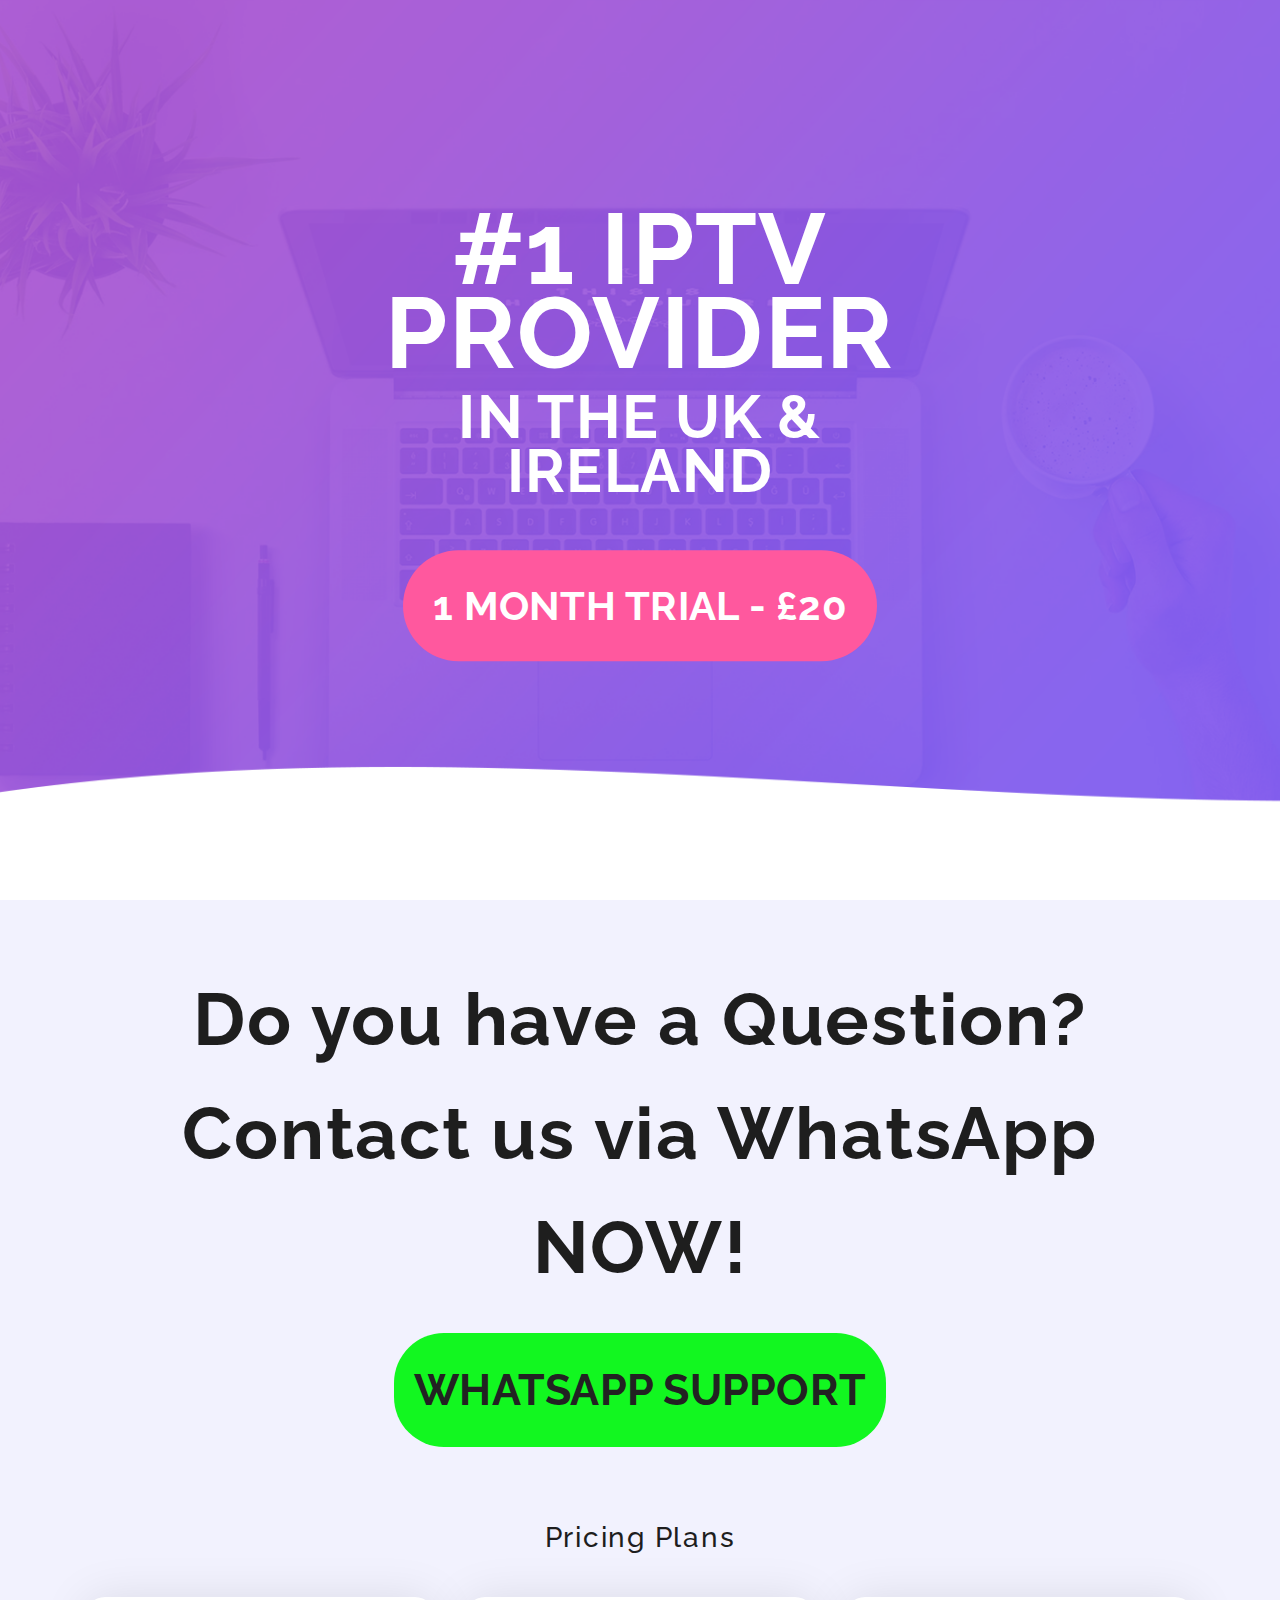
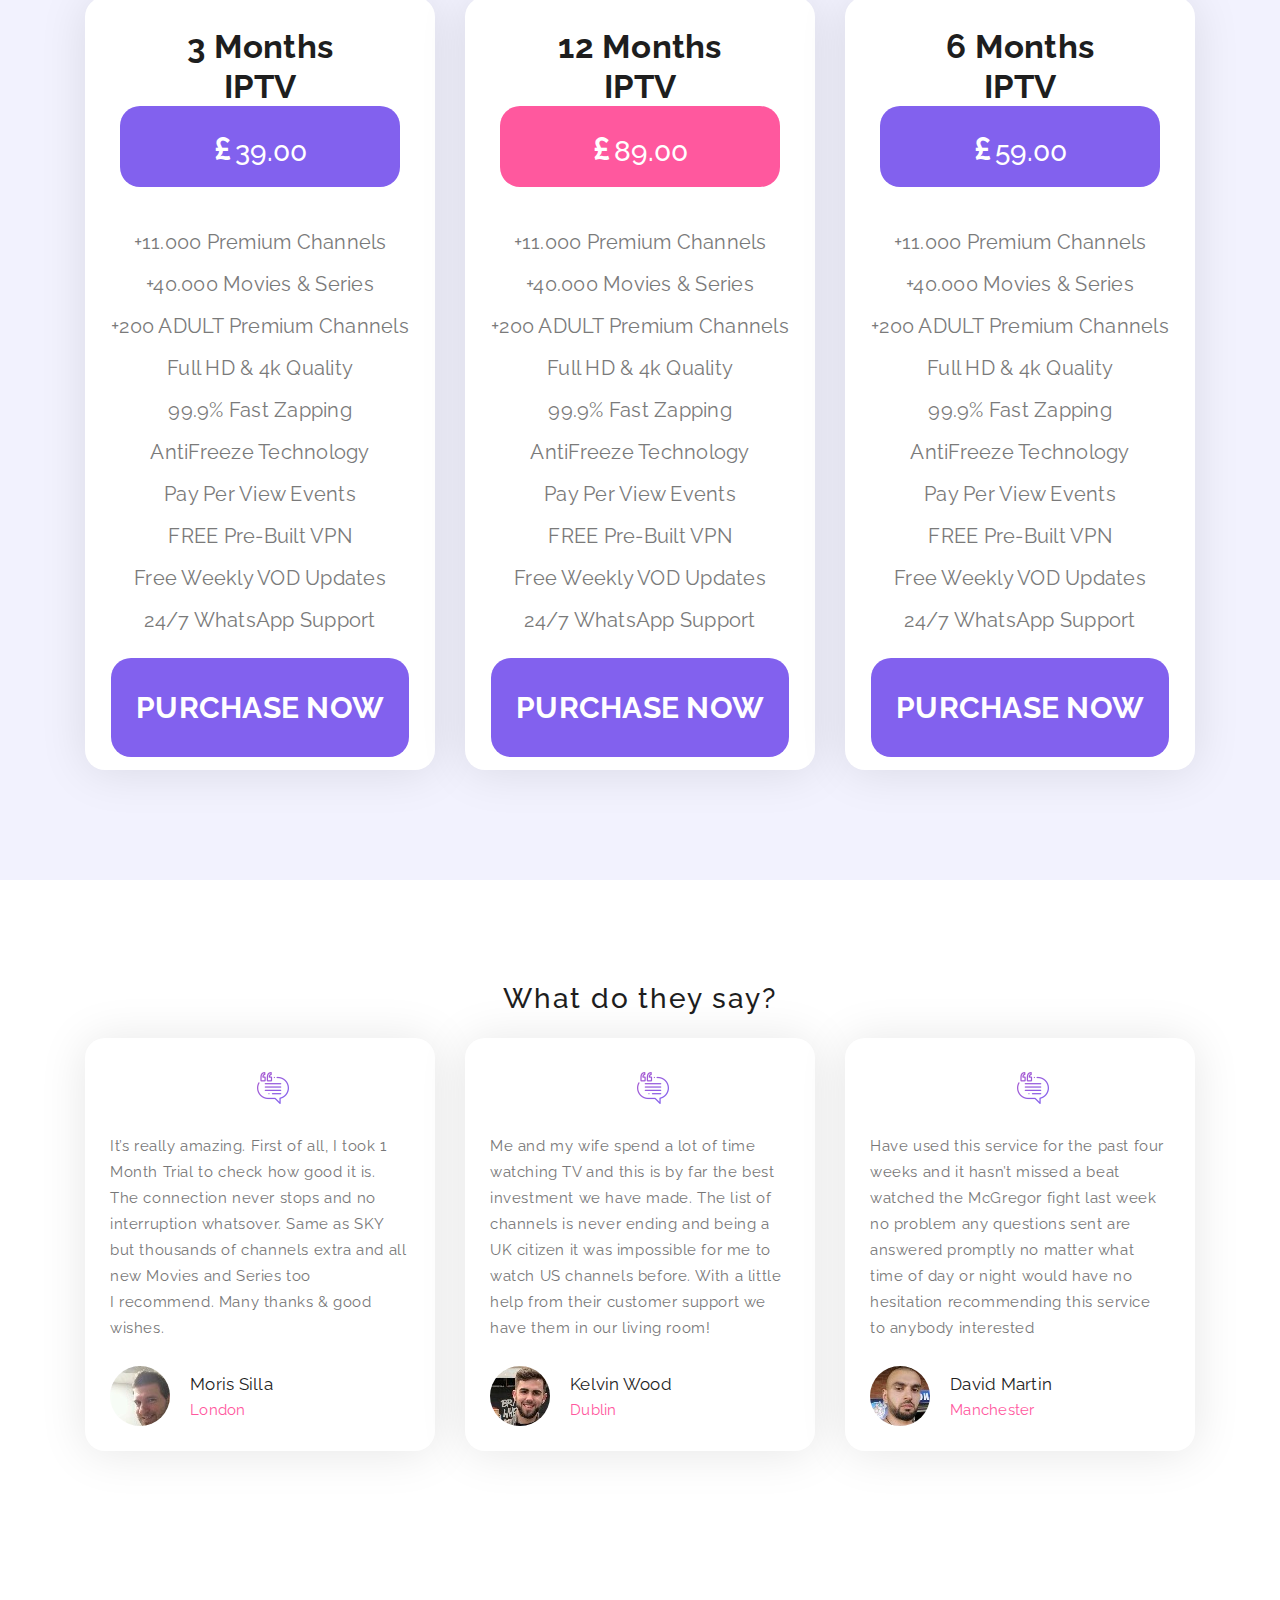
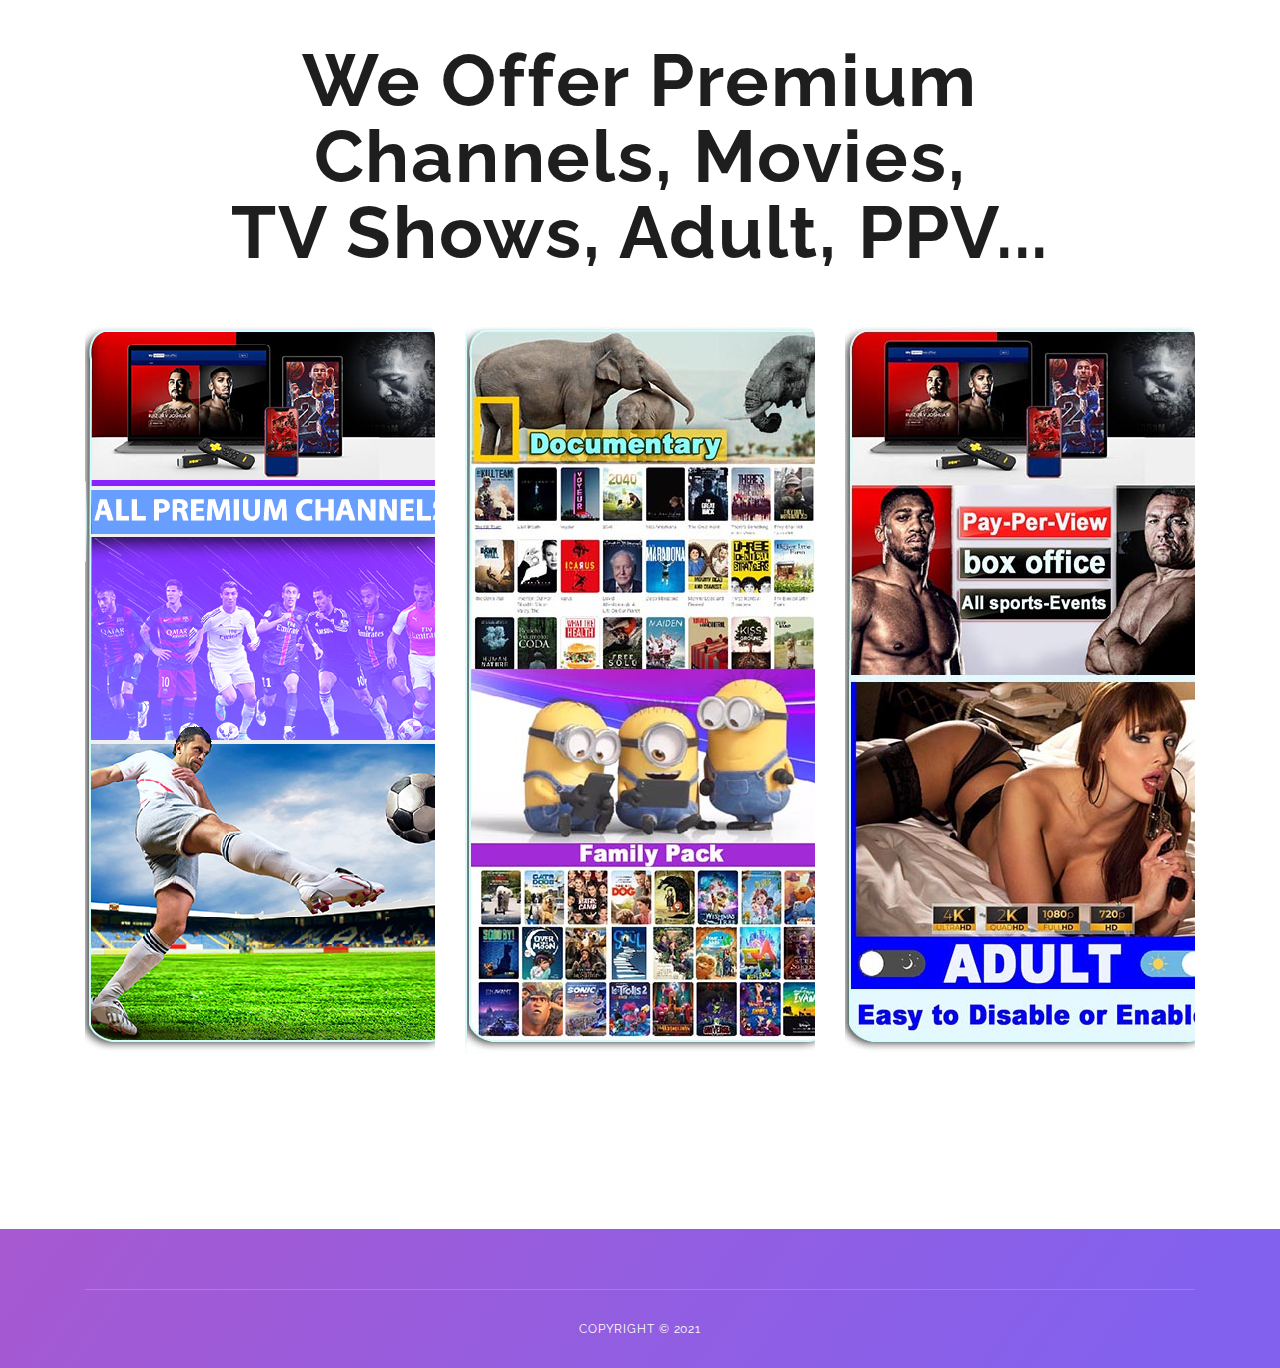
==== templatemo_535_softy_pinko/index.html @ f9539d02 "Add files via upload" ====
<!DOCTYPE html>
<html lang="en">

  <head>

    <meta charset="utf-8">
    <meta name="viewport" content="width=device-width, initial-scale=1, shrink-to-fit=no">
    <meta name="description" content="">
    <meta name="author" content="">
    <link href="https://fonts.googleapis.com/css?family=Raleway:100,300,400,500,700,900" rel="stylesheet">

    <title>Fast Premium IPTV Subscription - 2021</title>
<!--
SOFTY PINKO
https://templatemo.com/tm-535-softy-pinko
-->

    <!-- Additional CSS Files -->
    <link rel="stylesheet" type="text/css" href="assets/css/bootstrap.min.css">

    <link rel="stylesheet" type="text/css" href="assets/css/font-awesome.css">

    <link rel="stylesheet" href="assets/css/templatemo-softy-pinko.css">

    </head>
    
<body>

    
    <!-- ***** Preloader Start ***** -->
    <div id="preloader" style="visibility: hidden; display: none; opacity: 0;">
        <div class="jumper">
            <div></div>
            <div></div>
            <div></div>
        </div>
    </div>  
    <!-- ***** Preloader End ***** -->
    
    
    <!-- ***** Header Area Start ***** -->
    <header class="header-area header-sticky">
        <div class="container">
            <div class="row">
                <div class="col-12">
                    
                </div>
            </div>
        </div>
    </header>
    <!-- ***** Header Area End ***** -->

    <!-- ***** Welcome Area Start ***** -->
    <div class="welcome-area" id="welcome">

        <!-- ***** Header Text Start ***** -->
        <div class="header-text">
            <div class="container">
                <div class="row">
                  <div class="offset-xl-3 col-xl-6 offset-lg-2 col-lg-8 col-md-12 col-sm-12">
                        
<h1 style="font-size: 100px"><strong>#1 IPTV  </strong></h1>
<h1 style="font-size: 100px"><strong> PROVIDER </strong></h1><h1 style="font-size: 60px"><strong> IN THE UK &amp; IRELAND</strong></h1>
                        
                      <br><br>  <a href="#features" class="main-button-slider"><strong>1 MONTH TRIAL - £20</strong></a>
                    </div>
                </div>
            </div>
        </div>
        <!-- ***** Header Text End ***** -->
    </div>
    <!-- ***** Welcome Area End ***** -->

    <!-- ***** Features Small Start ***** -->
    
    <!-- ***** Features Small End ***** -->

    <!-- ***** Features Big Item Start ***** -->
    
    <!-- ***** Features Big Item End ***** -->

    <!-- ***** Features Big Item Start ***** -->
    
    <!-- ***** Features Big Item End ***** -->

    <!-- ***** Home Parallax Start ***** -->
    <section class="section colored" id="pricing-plans">
        <div class="container">
            <!-- ***** Section Title Start ***** -->
            <div class="row">
                <div class="col-lg-12">
                    <div class="center-heading">
                        <h2 class="section-title" style="font-size: 73px"><strong> Do you have a Question?</strong> <br><br><br>
                        <strong> Contact us via WhatsApp <br><br><br>NOW!</strong></h2><br><br><br>
                        <a href="#features" class="main-button-slider2021" style="font-size: 43px"><strong> WhatsApp Support</strong></a><br><br><br><br><br>
                    </div>
                    
                     <div class="center-heading">
                        <h2 class="section-title">Pricing Plans</h2>
                    </div>
                </div>
                <div class="offset-lg-3 col-lg-6">
                    
                </div>
            </div>
            <!-- ***** Section Title End ***** -->

            <div class="row">
                <!-- ***** Pricing Item Start ***** -->
                <div class="col-lg-4 col-md-6 col-sm-12" data-scroll-reveal="enter bottom move 50px over 0.6s after 0.2s" data-scroll-reveal-id="6" data-scroll-reveal-initialized="true" data-scroll-reveal-complete="true">
                    <div class="pricing-item">
                        <div class="pricing-header">
                            <h3 class="pricing-title" style="font-size: 33px"><strong>3 Months IPTV</strong></h3><br>
                        </div>
                        <div class="pricing-body">
                            <div class="price-wrapper">
                                <span class="currency"><strong>£</strong></span>
                                <span class="price"></strong>39.00</strong></span>
                                
                            </div>
                            <ul class="list">
                               <li class="active" style="font-size: 20px">+11.000 Premium Channels</li>
								<li class="active" style="font-size: 20px">+40.000 Movies &amp; Series</li>
								<li class="active" style="font-size: 20px">+200 ADULT Premium Channels</li>
								<li class="active" style="font-size: 20px">Full HD &amp; 4k Quality</li>
								<li class="active" style="font-size: 20px">99.9% Fast Zapping</li>
								<li class="active" style="font-size: 20px">AntiFreeze Technology</li>
								<li class="active" style="font-size: 20px">Pay Per View Events</li>
								<li class="active" style="font-size: 20px">FREE Pre-Built VPN</li>
								<li class="active" style="font-size: 20px">Free Weekly VOD Updates</li>
								<li class="active" style="font-size: 20px">24/7 WhatsApp Support</li>
                            </ul>
                        </div>
                        <div class="pricing-footer">
                            <a href="#" class="main-button"><strong>Purchase Now</strong></a>
                        </div>
                    </div>
                </div>
                <!-- ***** Pricing Item End ***** -->

                <!-- ***** Pricing Item Start ***** -->
                <div class="col-lg-4 col-md-6 col-sm-12" data-scroll-reveal="enter bottom move 50px over 0.6s after 0.4s" data-scroll-reveal-id="7" data-scroll-reveal-initialized="true" data-scroll-reveal-complete="true">
                    <div class="pricing-item active">
                        <div class="pricing-header">
                            <h3 class="pricing-title" style="font-size: 33px"><strong>12 Months IPTV</strong></h3><br>
                        </div>
                        <div class="pricing-body">
                            <div class="price-wrapper">
                                <span class="currency"><strong>£</strong></span>
                                <span class="price">89.00</span>
                            </div>
                          <ul class="list">
                               <li class="active" style="font-size: 20px">+11.000 Premium Channels</li>
								<li class="active" style="font-size: 20px">+40.000 Movies &amp; Series</li>
								<li class="active" style="font-size: 20px">+200 ADULT Premium Channels</li>
								<li class="active" style="font-size: 20px">Full HD &amp; 4k Quality</li>
								<li class="active" style="font-size: 20px">99.9% Fast Zapping</li>
								<li class="active" style="font-size: 20px">AntiFreeze Technology</li>
								<li class="active" style="font-size: 20px">Pay Per View Events</li>
								<li class="active" style="font-size: 20px">FREE Pre-Built VPN</li>
								<li class="active" style="font-size: 20px">Free Weekly VOD Updates</li>
								<li class="active" style="font-size: 20px">24/7 WhatsApp Support</li>
                            </ul>
                        </div>
                        <div class="pricing-footer">
                            <a href="#" class="main-button"><strong>Purchase Now</strong></a>
                        </div>
                    </div>
                </div>
                <!-- ***** Pricing Item End ***** -->

                <!-- ***** Pricing Item Start ***** -->
                <div class="col-lg-4 col-md-6 col-sm-12" data-scroll-reveal="enter bottom move 50px over 0.6s after 0.6s" data-scroll-reveal-id="8" data-scroll-reveal-initialized="true" data-scroll-reveal-complete="true">
                    <div class="pricing-item">
                        <div class="pricing-header">
                            <h3 class="pricing-title" style="font-size: 33px"><strong>6 Months IPTV </strong></h3><br>
                        </div>
                        <div class="pricing-body">
                            <div class="price-wrapper">
                                <span class="currency"><strong>£</strong></span>
                                <span class="price">59.00</span>
                            </div>
                                <ul class="list">
                               <li class="active" style="font-size: 20px">+11.000 Premium Channels</li>
								<li class="active" style="font-size: 20px">+40.000 Movies &amp; Series</li>
								<li class="active" style="font-size: 20px">+200 ADULT Premium Channels</li>
								<li class="active" style="font-size: 20px">Full HD &amp; 4k Quality</li>
								<li class="active" style="font-size: 20px">99.9% Fast Zapping</li>
								<li class="active" style="font-size: 20px">AntiFreeze Technology</li>
								<li class="active" style="font-size: 20px">Pay Per View Events</li>
								<li class="active" style="font-size: 20px">FREE Pre-Built VPN</li>
								<li class="active" style="font-size: 20px">Free Weekly VOD Updates</li>
								<li class="active" style="font-size: 20px">24/7 WhatsApp Support</li>
                            </ul>
                        </div>
                        <div class="pricing-footer">
                            <a href="#" class="main-button"><strong>Purchase Now</strong></a>
                        </div>
                    </div>
                </div>
                <!-- ***** Pricing Item End ***** -->
            </div>
        </div>
    </section>


    <!-- ***** Home Parallax End ***** -->

    <!-- ***** Testimonials Start ***** -->
    <section class="section" id="testimonials">
        <div class="container">
            <!-- ***** Section Title Start ***** -->
            <div class="row">
                <div class="col-lg-12">
                    <div class="center-heading">
                        <h2 class="section-title">What do they say?</h2>
                    </div>
                </div>
                <div class="offset-lg-3 col-lg-6">
                  
                </div>
            </div>
            <!-- ***** Section Title End ***** -->

            <div class="row">
                <!-- ***** Testimonials Item Start ***** -->
                <div class="col-lg-4 col-md-6 col-sm-12">
                    <div class="team-item">
                        <div class="team-content">
                            <i><img src="assets/images/testimonial-icon.png" alt=""></i>
                            <p> 
It’s really amazing. First of all, I took 1 Month Trial to check how good it is. <br>The connection never stops and no interruption whatsover. Same as SKY but thousands of channels extra and all new Movies and Series too <br>I recommend. Many thanks & good wishes.</p>
                            <div class="user-image">
                                <img src="assets/images/resized-image-Promo.jpeg" alt="">
                            </div>
                            <div class="team-info">
                                <h3 class="user-name">Moris Silla</h3>
                                <span>London</span>
                            </div>
                        </div>
                    </div>
                </div>
                <!-- ***** Testimonials Item End ***** -->
                
                <!-- ***** Testimonials Item Start ***** -->
                <div class="col-lg-4 col-md-6 col-sm-12">
                    <div class="team-item">
                        <div class="team-content">
                            <i><img src="assets/images/testimonial-icon.png" alt=""></i>
                            <p>
Me and my wife spend a lot of time watching TV and this is by far the best investment we have made. The list of channels is never ending and being a UK citizen it was impossible for me to watch US channels before. With a little help from their customer support we have them in our living room!</p>
                            <div class="user-image">
                                <img src="assets/images/resized-image-Promo copy.jpeg" alt="">
                            </div>
                            <div class="team-info">
                                <h3 class="user-name">Kelvin Wood</h3>
                                <span>Dublin</span>
                            </div>
                        </div>
                    </div>
                </div>
                <!-- ***** Testimonials Item End ***** -->
                
                <!-- ***** Testimonials Item Start ***** -->
                <div class="col-lg-4 col-md-6 col-sm-12">
                    <div class="team-item">
                        <div class="team-content">
                            <i><img src="assets/images/testimonial-icon.png" alt=""></i>
                            <p>Have used this service for the past four weeks and it hasn’t missed a beat watched the McGregor fight last week no problem any questions sent are answered promptly no matter what time of day or night would have no hesitation recommending this service to anybody interested </p>
                            <div class="user-image">
                                <img src="assets/images/resized-image-Promo copy 2.jpeg" alt="">
                            </div>
                            <div class="team-info">
                                <h3 class="user-name">David Martin</h3>
                                <span>Manchester</span>
                            </div>
                        </div>
                    </div>
                </div>
                <!-- ***** Testimonials Item End ***** -->
            </div>
        </div>
    </section>
    <!-- ***** Testimonials End ***** -->

    <!-- ***** Pricing Plans Start ***** -->
    
    <!-- ***** Pricing Plans End ***** -->

    <!-- ***** Counter Parallax Start ***** -->
    <section class="counter">
        
    </section>
    <!-- ***** Counter Parallax End ***** -->   

    <!-- ***** Blog Start ***** -->
    <section class="section" id="blog">
        <div class="container">
            <!-- ***** Section Title Start ***** -->
            <div class="row">
                <div class="col-lg-12">
                    <div class="center-heading">
                        <h2 class="section-title" style="font-size: 73px"><strong>We Offer Premium<br><br>
Channels, Movies,<br><br> TV Shows, Adult, PPV...</strong></h2><br><br>
                    </div>
                </div>
            
            </div>
            <!-- ***** Section Title End ***** -->

            
<div class="row">
                <div class="col-lg-4 col-md-6 col-sm-12">
                    <div class="blog-post-thumb">
                        <div class="img">
                            <img src="assets/images/phone-01.png" alt="">
                        </div>
                      
                    </div>
                </div>
                <div class="col-lg-4 col-md-6 col-sm-12">
                    <div class="blog-post-thumb">
                        <div class="img">
                            <img src="assets/images/phone-02.png" alt="">
                        </div>
                   
                    </div>
                </div>
                <div class="col-lg-4 col-md-6 col-sm-12">
                    <div class="blog-post-thumb">
                        <div class="img">
                            <img src="assets/images/phone-03.png" alt="">
                        </div>
                        
                    </div>
                </div>
            </div>
           
        </div>
    </section>
    <!-- ***** Blog End ***** -->

    <!-- ***** Contact Us Start ***** -->
    
    <!-- ***** Contact Us End ***** -->
    
    <!-- ***** Footer Start ***** -->
    <footer>
        <div class="container">
            
            <div class="row">
                <div class="col-lg-12">
                    <p class="copyright">Copyright © 2021</p>
                </div>
            </div>
        </div>
    </footer>
    
    <!-- jQuery -->
    <script src="assets/js/jquery-2.1.0.min.js"></script>

    <!-- Bootstrap -->
    <script src="assets/js/popper.js"></script>
    <script src="assets/js/bootstrap.min.js"></script>

    <!-- Plugins -->
    <script src="assets/js/scrollreveal.min.js"></script>
    <script src="assets/js/waypoints.min.js"></script>
    <script src="assets/js/jquery.counterup.min.js"></script>
    <script src="assets/js/imgfix.min.js"></script> 
    
    <!-- Global Init -->
    <script src="assets/js/custom.js"></script>

  
</body>




</html>
---- templatemo_535_softy_pinko/assets/css/templatemo-softy-pinko.css ----
/*

Softy Pinko

https://templatemo.com/tm-535-softy-pinko

*/
/* ---------------------------------------------
Table of contents
------------------------------------------------
01. font & reset css
02. reset
03. global styles
04. header
05. welcome
06. features
07. team
08. pricing
09. blog
10. contact
11. footer
12. preloader

--------------------------------------------- */
/* 
---------------------------------------------
font & reset css
--------------------------------------------- 
*/
@import url("https://fonts.googleapis.com/css?family=Raleway:100,300,400,500,700,900");
/* 
---------------------------------------------
reset
--------------------------------------------- 
*/
html, body, div, span, applet, object, iframe, h1, h2, h3, h4, h5, h6, p, blockquote, div
pre, a, abbr, acronym, address, big, cite, code, del, dfn, em, font, img, ins, kbd, q,
s, samp, small, strike, strong, sub, sup, tt, var, b, u, i, center, dl, dt, dd, ol, ul, li,
figure, header, nav, section, article, aside, footer, figcaption {
  margin: 0;
  padding: 0;
  border: 0;
  outline: 0;
}

.clearfix:after {
  content: ".";
  display: block;
  clear: both;
  visibility: hidden;
  line-height: 0;
  height: 0;
}

.clearfix {
  display: inline-block;
}

html[xmlns] .clearfix {
  display: block;
}

* html .clearfix {
  height: 1%;
}

ul, li {
  padding: 0;
  margin: 0;
  list-style: none;
}

header, nav, section, article, aside, footer, hgroup {
  display: block;
}

* {
  box-sizing: border-box;
}

html, body {
  font-family: "Raleway", sans-serif;
  font-weight: 400;
  background-color: #fff;
  font-size: 16px;
  -ms-text-size-adjust: 100%;
  -webkit-font-smoothing: antialiased;
  -moz-osx-font-smoothing: grayscale;
}

a {
  text-decoration: none !important;
}

h1, h2, h3, h4, h5, h6 {
  margin-top: 0px;
  margin-bottom: 0px;
}

ul {
  margin-bottom: 0px;
}

/* 
---------------------------------------------
global styles
--------------------------------------------- 
*/
html,
body {
  background: #fff;
  font-family: "Raleway", sans-serif;
}

::selection {
  background: #ff589e;
  color: #fff;
}

::-moz-selection {
  background: #ff589e;
  color: #fff;
}

.section {
  position: relative;
  padding-top: 100px;
  padding-bottom: 80px;
}

.section.colored {
  background: #f2f2fe;
}

.hr {
  bottom: 0px;
  width: 100%;
  height: 1px;
  margin-top: 100px;
  border-bottom: 1px solid #eee;
}

.left-heading.light .section-title {
  color: #ffffff;
}

.left-heading .section-title {
  font-weight: 500;
  font-size: 24px;
  line-height: 42px;
  color: #1e1e1e;
  letter-spacing: 0.25px;
  margin-bottom: 30px;
  position: relative;
}

.center-heading {
  text-align: center;
}

.center-heading .section-title {
  font-weight: 500;
  font-size: 28px;
  color: #1e1e1e;
  letter-spacing: 1.75px;
  line-height: 38px;
  margin-bottom: 20px;
}

.center-heading.colored .section-title {
  color: #ffffff;
}

.center-text {
  text-align: center;
  font-weight: 400;
  font-size: 16px;
  color: #777;
  line-height: 28px;
  letter-spacing: 1px;
  margin-bottom: 50px;
}

.center-text.colored {
  color: #fff;
}

.center-text p {
  font-size: 15px;
  color: #777;
  margin-bottom: 30px;
}

.left-text {
  font-weight: 400;
  font-size: 16px;
  color: #777;
  line-height: 28px;
  letter-spacing: 1px;
}

.left-text.light {
  color: #fff;
}

.left-text p {
  margin-bottom: 30px;
}

.left-text p.dark {
  color: #3B566E;
}

.padding-bottom-top-60 {
  padding-top: 60px !important;
  padding-bottom: 60px !important;
}

.padding-bottom-80 {
  padding-bottom: 80px !important;
}

.padding-bottom-100 {
  padding-bottom: 100px !important;
}

.border-bottom {
  border-bottom: 1px solid #eee !important;
}

.mbottom-30 {
  margin-bottom: 30px !important;
}

.align-self-center {
  -ms-flex-item-align: center !important;
  align-self: center !important;
}

.align-self-bottom {
  -ms-flex-item-align: flex-end !important;
  align-self: flex-end !important;
}

.padding-bottom-0 {
  padding-bottom: 0px !important;
}

.padding-top-0 {
  padding-top: 0px !important;
}

.padding-top-80 {
  padding-top: 80px !important;
}

.padding-top-70 {
  padding-top: 70px !important;
}

.padding-top-20 {
  padding-top: 20px !important;
}

.margin-bottom-0 {
  margin-bottom: 0px !important;
}

.margin-bottom-30 {
  margin-bottom: 30px !important;
}

.margin-top-30 {
  margin-top: 30px !important;
}

.margin-top-15 {
  margin-top: 15px !important;
}

.margin-bottom-45 {
  margin-bottom: 45px !important;
}

.margin-bottom-20 {
  margin-bottom: 20px !important;
}

.margin-bottom-60 {
  margin-bottom: 60px !important;
}

.margin-bottom-100 {
  margin-bottom: 100px !important;
}

@media (max-width: 991px) {
  html, body {
    overflow-x: hidden;
  }
  .mobile-top-fix {
    margin-top: 30px;
    margin-bottom: 0px;
  }
  .mobile-bottom-fix {
    margin-bottom: 30px;
  }
  .mobile-bottom-fix-big {
    margin-bottom: 60px;
  }
}

a.main-button-slider {
    font-size: 40px;
    border-radius: 90px;
  padding: 32px 30px;
    background-color: #ff589e;
    text-transform: uppercase;
    color: #fff;
    letter-spacing: 0.25px;
    -webkit-transition: all 0.3s ease 0s;
    -moz-transition: all 0.3s ease 0s;
    -o-transition: all 0.3s ease 0s;
    transition: all 0.3s ease 0s;
}

a.main-button-slider2021 {
  font-size: 30px;
  border-radius: 50px;
  padding: 32px 20px;
  background-color: #12F720;
  text-transform: uppercase;
  color: #222;
  letter-spacing: 0.25px;
  -webkit-transition: all 0.3s ease 0s;
  -moz-transition: all 0.3s ease 0s;
  -o-transition: all 0.3s ease 0s;
  transition: all 0.3s ease 0s;
}



a.main-button-slider:hover {
  background-color: #8261ee;
}


a.main-button {
    font-size: 30px;
    border-radius: 20px;
    padding: 32px 25px;
    background-color: #8261ee;
    text-transform: uppercase;
    color: #fff;
    letter-spacing: 0.25px;
    -webkit-transition: all 0.3s ease 0s;
    -moz-transition: all 0.3s ease 0s;
    -o-transition: all 0.3s ease 0s;
    transition: all 0.3s ease 0s;
}

a.main-button:hover {
  background-color: #ff589e;
}

button.main-button {
  outline: none;
  border: none;
  cursor: pointer;
  font-size: 13px;
  border-radius: 20px;
  padding: 12px 20px;
  background-color: #8261ee;
  text-transform: uppercase;
  color: #fff;
  letter-spacing: 0.25px;
  -webkit-transition: all 0.3s ease 0s;
  -moz-transition: all 0.3s ease 0s;
  -o-transition: all 0.3s ease 0s;
  transition: all 0.3s ease 0s;
}

button.main-button:hover {
  background-color: #ff589e;
}


/* 
---------------------------------------------
header
--------------------------------------------- 
*/
.header-area {
  position: fixed;
  top: 30px;
  left: 0px;
  right: 0px;
  z-index: 100;
  height: 100px;
  -webkit-transition: all 0.3s ease 0s;
  -moz-transition: all 0.3s ease 0s;
  -o-transition: all 0.3s ease 0s;
  transition: all 0.3s ease 0s;
}

.header-area .main-nav {
  box-shadow: 0px 0px 15px rgba(0,0,0,0.1);
  border-radius: 40px;
  min-height: 80px;
  background: #fff;
}

.header-area .main-nav .logo {
  float: left;
  margin-top: 37px;
  -webkit-transition: all 0.3s ease 0s;
  -moz-transition: all 0.3s ease 0s;
  -o-transition: all 0.3s ease 0s;
  transition: all 0.3s ease 0s;
  margin-left: 30px;
}

.header-area .main-nav .logo img {
  -webkit-transition: all 0.3s ease 0s;
  -moz-transition: all 0.3s ease 0s;
  -o-transition: all 0.3s ease 0s;
  transition: all 0.3s ease 0s;
}

.header-area .main-nav .nav {
  float: right;
  margin-top: 27px;
  margin-left: 0px;
  margin-right: 30px;
  -webkit-transition: all 0.3s ease 0s;
  -moz-transition: all 0.3s ease 0s;
  -o-transition: all 0.3s ease 0s;
  transition: all 0.3s ease 0s;
  position: relative;
  z-index: 999;
}

.header-area .main-nav .nav li {
  padding-left: 20px;
  padding-right: 20px;
}

.header-area .main-nav .nav li:last-child {
  padding-right: 0px;
}

.header-area .main-nav .nav li a {
  display: block;
  font-weight: 500;
  font-size: 13px;
  color: #fff;
  -webkit-transition: all 0.3s ease 0s;
  -moz-transition: all 0.3s ease 0s;
  -o-transition: all 0.3s ease 0s;
  transition: all 0.3s ease 0s;
  height: 40px;
  line-height: 40px;
  border: transparent;
  letter-spacing: 1px;
}

.header-area .main-nav .nav li a:hover {
  color: #ff589e;
}

.header-area .main-nav .menu-trigger {
  cursor: pointer;
  display: block;
  position: absolute;
  top: 23px;
  width: 32px;
  height: 40px;
  text-indent: -9999em;
  z-index: 99;
  right: 40px;
  display: none;
}

.header-area .main-nav .menu-trigger span,
.header-area .main-nav .menu-trigger span:before,
.header-area .main-nav .menu-trigger span:after {
  -moz-transition: all 0.4s;
  -o-transition: all 0.4s;
  -webkit-transition: all 0.4s;
  transition: all 0.4s;
  background-color: #3B566E;
  display: block;
  position: absolute;
  width: 30px;
  height: 2px;
  left: 0;
}

.header-area .main-nav .menu-trigger span:before,
.header-area .main-nav .menu-trigger span:after {
  -moz-transition: all 0.4s;
  -o-transition: all 0.4s;
  -webkit-transition: all 0.4s;
  transition: all 0.4s;
  background-color: #3B566E;
  display: block;
  position: absolute;
  width: 30px;
  height: 2px;
  left: 0;
  width: 75%;
}

.header-area .main-nav .menu-trigger span:before,
.header-area .main-nav .menu-trigger span:after {
  content: "";
}

.header-area .main-nav .menu-trigger span {
  top: 16px;
}

.header-area .main-nav .menu-trigger span:before {
  -moz-transform-origin: 33% 100%;
  -ms-transform-origin: 33% 100%;
  -webkit-transform-origin: 33% 100%;
  transform-origin: 33% 100%;
  top: -10px;
  z-index: 10;
}

.header-area .main-nav .menu-trigger span:after {
  -moz-transform-origin: 33% 0;
  -ms-transform-origin: 33% 0;
  -webkit-transform-origin: 33% 0;
  transform-origin: 33% 0;
  top: 10px;
}

.header-area .main-nav .menu-trigger.active span,
.header-area .main-nav .menu-trigger.active span:before,
.header-area .main-nav .menu-trigger.active span:after {
  background-color: transparent;
  width: 100%;
}

.header-area .main-nav .menu-trigger.active span:before {
  -moz-transform: translateY(6px) translateX(1px) rotate(45deg);
  -ms-transform: translateY(6px) translateX(1px) rotate(45deg);
  -webkit-transform: translateY(6px) translateX(1px) rotate(45deg);
  transform: translateY(6px) translateX(1px) rotate(45deg);
  background-color: #3B566E;
}

.header-area .main-nav .menu-trigger.active span:after {
  -moz-transform: translateY(-6px) translateX(1px) rotate(-45deg);
  -ms-transform: translateY(-6px) translateX(1px) rotate(-45deg);
  -webkit-transform: translateY(-6px) translateX(1px) rotate(-45deg);
  transform: translateY(-6px) translateX(1px) rotate(-45deg);
  background-color: #3B566E;
}

.header-area.header-sticky {
  min-height: 80px;
}

.header-area.header-sticky .logo {
  margin-top: 25px;
}

.header-area.header-sticky .nav {
  margin-top: 20px !important;
}

.header-area.header-sticky .nav li a {
  color: #1e1e1e;
}

.header-area.header-sticky .nav li a.active {
  color: #ff589e;
}

@media (max-width: 1200px) {
  .header-area .main-nav .nav li {
    padding-left: 12px;
    padding-right: 12px;
  }
  .header-area .main-nav:before {
    display: none;
  }
}

@media (max-width: 991px) {
  .header-area {
    padding: 0px 15px;
    height: 80px;
    box-shadow: none;
    text-align: center;
  }
  .header-area .container {
    padding: 0px;
  }
  .header-area .logo {
    margin-top: 27px !important;
    margin-left: 30px;
  }
  .header-area .menu-trigger {
    display: block !important;
  }
  .header-area .main-nav {
    overflow: hidden;
  }
  .header-area .main-nav .nav {
    float: none;
    width: 100%;
    margin-top: 80px !important;
    display: none;
    -webkit-transition: all 0s ease 0s;
    -moz-transition: all 0s ease 0s;
    -o-transition: all 0s ease 0s;
    transition: all 0s ease 0s;
    margin-left: 0px;
  }
  .header-area .main-nav .nav li:first-child {
    border-top: 1px solid #eee;
  }
  .header-area .main-nav .nav li {
    width: 100%;
    background: #fff;
    border-bottom: 1px solid #eee;
    padding-left: 0px !important;
    padding-right: 0px !important;
  }
  .header-area .main-nav .nav li a {
    height: 50px !important;
    line-height: 50px !important;
    padding: 0px !important;
    border: none !important;
    background: #fff !important;
    color: #3B566E !important;
  }
  .header-area .main-nav .nav li a:hover {
    background: #eee !important;
  }
}

@media (min-width: 992px) {
  .header-area .main-nav .nav {
    display: flex !important;
  }
}

/* 
---------------------------------------------
welcome
--------------------------------------------- 
*/
.welcome-area {
  overflow: hidden;
  position: relative;
  display: flex;
  align-items: center;
  justify-content: center;
  background-image: url(../images/banner-bg.png);
  background-repeat: no-repeat;
  background-position: center center;
  background-size: cover; 
  height: 100vh;
}

.welcome-area .header-text {
  position: absolute;
  top: 50%;
  transform: translateY(-55%);
  text-align: center;
  width: 100%;
}

.welcome-area .header-text h1 {
  font-weight: 500;
  font-size: 36px;
  line-height: 54px;
  letter-spacing: 1.4px;
  margin-bottom: 30px;
  color: #fff;
}

.welcome-area .header-text p {
  font-weight: 400;
  font-size: 15px;
  color: #fff;
  line-height: 28px;
  letter-spacing: 0.25px;
  margin-bottom: 40px;
  position: relative;
}

@media (max-width: 991px) {
  .welcome-area .header-text {
    top: 65% !important;
    transform: perspective(1px) translateY(-60%) !important;
    text-align: center;
  }
  .welcome-area .header-text h1 {
    text-align: center;
    color: #fff;
    margin-bottom: 15px;
  }
  .welcome-area .header-text h1 span {
    color: #fff;
  }
  .welcome-area .header-text p {
    text-align: center;
    color: #fff;
    margin-bottom: 20px;
  }
}

@media (max-width: 820px) {
  .welcome-area .header-text {
    top: 65% !important;
    transform: perspective(1px) translateY(-60%) !important;
  }
   .welcome-area .header-text h1 {
    font-size: 22px;
    line-height: 30px;
    margin-bottom: 15px;
  }
  .welcome-area .header-text p {
    margin-bottom: 20px;
  }
}

@media (max-width: 765px) {
  .welcome-area {
    margin-bottom: 100px;
  }
  .welcome-area .header-text {
    top: 50% !important;
    transform: perspective(1px) translateY(-50%) !important;
    text-align: center;
  }
  .welcome-area .header-text .buttons {
    display: none;
  }
  .welcome-area .header-text h1 {
    font-weight: 600;
    font-size: 24px !important;
    line-height: 30px !important;
    margin-bottom: 30px !important;
  }
  .welcome-area .header-text h1 span {
    color: #fff;
  }
  .welcome-area .header-text p {
    text-align: center;
    color: #fff;
    font-size: 14px;
    line-height: 22px;
    margin-bottom: 40px;
  }
}


/* 
---------------------------------------------
features
--------------------------------------------- 
*/
.features-small-item {
  cursor: pointer;
  display: block;
  background: #FFFFFF;
  box-shadow: 0 2px 48px 0 rgba(0, 0, 0, 0.10);
  -webkit-border-radius: 20px;
  -moz-border-radius: 20px;
  border-radius: 20px;
  padding: 30px;
  text-align: center;
  -webkit-transition: all 0.3s ease 0s;
  -moz-transition: all 0.3s ease 0s;
  -o-transition: all 0.3s ease 0s;
  transition: all 0.3s ease 0s;
  position: relative;
  margin-bottom: 30px;
}

.features-small-item:hover .icon {
  background-color: #ff589e;
}

.features-small-item .icon {
  -webkit-transition: all 0.3s ease 0s;
  -moz-transition: all 0.3s ease 0s;
  -o-transition: all 0.3s ease 0s;
  transition: all 0.3s ease 0s;
  width: 90px;
  height: 90px;
  line-height: 90px;
  margin: auto;
  position: relative;
  margin-bottom: 30px;
  background: #8261ee;
  -webkit-border-radius: 50%;
  -moz-border-radius: 50%;
  border-radius: 50%;
}

.features-small-item .icon i {
  font-size: 18px;
  color: #fff;
}

.features-small-item .features-title {
  font-weight: 500;
  font-size: 18px;
  color: #1e1e1e;
  letter-spacing: 0.7px;
  margin-bottom: 15px;
  position: relative;
  z-index: 2;
}

.features-small-item p {
  font-weight: 400;
  font-size: 13px;
  color: #777;
  letter-spacing: 0.5px;
  line-height: 25px;
  position: relative;
  z-index: 2;
}

.features-small-item a {
  float: right;
  position: relative;
  z-index: 2;
}

.home-feature {
  padding-bottom: 0px;
  padding-top: 30px;
  margin-top: -220px;
  z-index: 9;
}

@media (max-width: 991px) {
  .home-feature {
    padding-bottom: 0px;
    padding-top: 0px;
    margin-top: 0px;
  }
}

/* 
---------------------------------------------
parallax & home seperator
--------------------------------------------- 
*/
.mini {
  min-height: 215px;
  overflow: hidden;
  position: relative;
  padding-top: 90px;
  padding-bottom: 90px;
}

.mini:before {
  content: '';
  position: absolute;
  width: 140%;
  height: 140%;
  opacity: .95;
  background-repeat: no-repeat;
  background-size: cover;
  background-position: center center;
  background-image: url(../images/work-process-bg.png);
  z-index: 2;
  top: -20%;
  left: -20%;
}

.mini .mini-content {
  position: relative;
  z-index: 3;
}

.mini .mini-content .info {
  text-align: center;
  color: #fff;
  padding-top: 20px;
  padding-bottom: 20px;
}

.mini .mini-content .info small {
  display: block;
  font-weight: 400;
  font-size: 13px;
  margin-bottom: 5px;
}

.mini .mini-content .info strong {
  font-weight: 700;
  font-size: 17px;
  margin-bottom: 40px;
  display: block;
}

.mini .mini-content .info h1 {
  color: #fff;
  font-weight: 500;
  font-size: 28px;
  letter-spacing: 0.25px;
  margin-bottom: 30px;
}

.mini .mini-content .info p {
  letter-spacing: 1px;
  margin-bottom: 40px;
  color: #fff;
  letter-spacing: 0.25px;
  line-height: 26px;
  font-weight: 400;
  font-size: 15px;
}

.mini .mini-content .info p span {
  text-decoration: underline;
}

.mini .mini-content .mini-box {
  display: block;
  background: #fff;
  padding: 20px;
  border-radius: 20px;
  box-shadow: 0 2px 48px 0 rgba(0, 0, 0, 0.08);
  margin-bottom: 30px;
  position: relative;
  -webkit-transition: all 0.3s ease 0s;
  -moz-transition: all 0.3s ease 0s;
  -o-transition: all 0.3s ease 0s;
  transition: all 0.3s ease 0s;
  text-align: center;
}

.mini .mini-content .mini-box:hover {
  margin-top: -10px;
}

.mini .mini-content .mini-box:before {
  content: '';
  position: absolute;
  z-index: -1;
  background: #fff;
  width: 100%;
  opacity: .15;
  height: 100%;
  bottom: -10px;
  left: 0px;
  right: -20px;
  margin: auto;
  border-radius: 20px;
}

.mini .mini-content .mini-box i {
  display: block;
  font-size: 20px;
  margin-bottom: 15px;
}

.mini .mini-content .mini-box span {
  display: block;
  font-weight: 400;
  font-size: 14px;
  color: #777;
  letter-spacing: .75px;
}

.mini .mini-content .mini-box strong {
  display: block;
  font-weight: 400;
  font-size: 17px;
  color: #1e1e1e;
  letter-spacing: 0.25px;
  margin-bottom: 5px;
  margin-top: 20px;
}

.counter {
  overflow: hidden;
  position: relative;
}

.counter:before {
  content: '';
  position: absolute;
  width: 140%;
  height: 140%;
  opacity: .90;
  background-image: url(../images/fun-facts-bg.png);
  background-repeat: no-repeat;
  background-size: cover;
  background-position: center center;
  z-index: 2;
  top: -20%;
  left: -20%;
}

.counter .content {
  position: relative;
  z-index: 3;
  width: 100%;
}

.counter .content .count-item {
  height: 340px;
  position: relative;
  float: left;
  width: 100%;
}

.counter .content .count-item.decoration-bottom {
  position: relative;
}

.counter .content .count-item.decoration-bottom:after {
  content: '';
  position: absolute;
  width: 70%;
  height: 32px;
  top: 160px;
  left: 70%;
  background: url(../images/circle-dec.png) center center no-repeat;
  -webkit-transition: all 0.3s ease 0s;
  -moz-transition: all 0.3s ease 0s;
  -o-transition: all 0.3s ease 0s;
  transition: all 0.3s ease 0s;
}

.counter .content .count-item.decoration-top {
  position: relative;
}

.counter .content .count-item.decoration-top:after {
  content: '';
  position: absolute;
  width: 70%;
  height: 32px;
  top: 140px;
  left: 70%;
  background: url(../images/circle-dec.png) center center no-repeat;
  -webkit-transition: all 0.3s ease 0s;
  -moz-transition: all 0.3s ease 0s;
  -o-transition: all 0.3s ease 0s;
  transition: all 0.3s ease 0s;
}

.counter .content .count-item:hover strong {
  margin-top: 110px;
}

.counter .content .count-item strong {
  display: block;
  text-align: center;
  font-weight: 600;
  font-size: 36px;
  letter-spacing: 0.25px;
  margin-bottom: 10px;
  color: #fff;
  margin-top: 120px;
  -webkit-transition: all 0.3s ease 0s;
  -moz-transition: all 0.3s ease 0s;
  -o-transition: all 0.3s ease 0s;
  transition: all 0.3s ease 0s;
}

.counter .content .count-item span {
  display: block;
  text-align: center;
  color: #fff;
  font-weight: 500;
  font-size: 17px;
  letter-spacing: 0.25px;
}

@media (max-width: 991px) {
  .parallax {
    padding-top: 60px;
    padding-bottom: 60px;
    min-height: auto;
  }
  .parallax .content {
    position: relative !important;
    top: 0% !important;
    transform: perspective(1px) translateY(0%) !important;
  }
  .counter {
    padding-top: 60px;
    padding-bottom: 60px;
  }
  .counter .content {
    position: relative !important;
    top: 0% !important;
    transform: perspective(1px) translateY(0%) !important;
  }
  .counter .content .count-item {
    height: auto;
    padding-top: 20px;
    padding-bottom: 20px;
  }
  .counter .content .count-item:hover strong {
    margin-top: 0px;
  }
  .counter .content .count-item:before {
    display: none;
  }
  .counter .content .count-item:after {
    display: none;
  }
  .counter .content .count-item strong {
    margin-top: 0px;
  }
}

/* 
---------------------------------------------
team
--------------------------------------------- 
*/
.team-item {
  background: #fff;
  box-shadow: 0 2px 48px 0 rgba(0, 0, 0, 0.10);
  border-radius: 20px;
  position: relative;
  margin-bottom: 30px;
  padding-bottom: 25px;
}

.team-item:hover .team-content .team-info {
  margin-left: 30px;
}

.team-item i {
  display: block;
  margin-left: 25px;
  margin-top: 25px;
  font-size: 30px;
  color: #4E47DE;
  text-align: center;
}

.team-item .user-image {
  width: 60px;
  height: 60px;
  overflow: hidden;
  -webkit-border-radius: 100px;
  -moz-border-radius: 100px;
  border-radius: 100px;
  -webkit-transition: all 0.3s ease 0s;
  -moz-transition: all 0.3s ease 0s;
  -o-transition: all 0.3s ease 0s;
  transition: all 0.3s ease 0s;
  margin-left: 25px;
  float: left;
}

.team-item .team-content {
  text-align: left;
  overflow: hidden;
}

.team-item .team-content .team-info {
  float: left;
  margin-left: 20px;
  margin-top: 8px;
  -webkit-transition: all 0.3s ease 0s;
  -moz-transition: all 0.3s ease 0s;
  -o-transition: all 0.3s ease 0s;
  transition: all 0.3s ease 0s;
}

.team-item .team-content .team-info .user-name {
  display: block;
  font-weight: 400;
  font-size: 17px;
  color: #1e1e1e;
  letter-spacing: 0.25px;
  margin-bottom: 5px;
}

.team-item .team-content .team-info span {
  display: block;
  font-weight: 400;
  font-size: 15px;
  color: #ff589e;
  letter-spacing: 0.25px;
}

.team-item .team-content p {
  margin-top: 25px;
  padding-left: 25px;
  padding-right: 25px;
  margin-bottom: 25px;
  font-weight: 400;
  font-size: 15px;
  color: #777;
  letter-spacing: 0.6px;
  line-height: 26px;
}

/* 
---------------------------------------------
pricing
--------------------------------------------- 
*/
.pricing-item {
  background: #FFFFFF;
  box-shadow: 0 2px 48px 0 rgba(0, 0, 0, 0.1);
  border-radius: 20px;
  margin-bottom: 30px;
  margin-top: 20px;
  padding: 30px 0px 40px 0px;
}

.pricing-item.active .pricing-header {
  position: relative;
}

.pricing-item.active .pricing-header .pricing-title {
  color: #1e1e1e;
}

.pricing-item.active .pricing-body .price-wrapper {
  background-color: #ff589e;
}

.pricing-item.active .pricing-body .price-wrapper .currency {
  color: #fff;
}

.pricing-item.active .pricing-body .price-wrapper .price {
  color: #fff;
}

.pricing-item.active .pricing-body .price-wrapper .period {
  color: #fff;
}

.pricing-item .pricing-header {
  text-align: center;
  display: block;
  position: relative;
  padding-bottom: 10px;
}

.pricing-item .pricing-header .pricing-title {
  font-weight: 500;
  font-size: 17px;
  letter-spacing: 0.25px;
  color: #1e1e1e;
  width: 180px;
  height: 40px;
  line-height: 40px;
  left: 0px;
  right: 0px;
  margin: auto;
}

.pricing-item .pricing-body {
  margin-bottom: 40px;
}

.pricing-item .pricing-body .price-wrapper {
  text-align: center;
  padding-top: 20px;
  padding-bottom: 13px;
  background: #8261ee;
  width: 80%;
  margin: auto;
  margin-bottom: 40px;
  margin-top: 5px;
  border-radius: 20px;
}

.pricing-item .pricing-body .price-wrapper .currency {
  height: 47px;
  font-weight: 500;
  font-size: 32px;
  color: #fff;
  position: relative;
  top: -1px;
}

.pricing-item .pricing-body .price-wrapper .price {
  font-weight: 500;
  font-size: 28px;
  color: #fff;
}

.pricing-item .pricing-body .price-wrapper .period {
  font-weight: 400;
  font-size: 14px;
  color: #fff;
  display: block;
  letter-spacing: 0.88px;
}

.pricing-item .pricing-body .list li {
  text-align: center;
  margin-bottom: 12px;
  font-weight: 400;
  font-size: 13px;
  color: #7a7a7a;
  letter-spacing: 0.25px;
  text-decoration: line-through;
}

.pricing-item .pricing-body .list li.active {
  color: #7a7a7a;
  text-decoration: none;
}

.pricing-item .pricing-footer {
  text-align: center;
  margin-top: 50px;
}

/* 
---------------------------------------------
blog
--------------------------------------------- 
*/
.blog-post-thumb {
  text-align: center;
  margin-bottom: 30px;
}

.blog-post-thumb.big .img {
  height: 400px;
}

.blog-post-thumb .img {
  overflow: hidden;
  border-radius: 20px;
  position: relative;
  height: 800px;
}

.blog-post-thumb .blog-content {
  margin-top: -30px;
  padding-top: 50px;
}

.blog-post-thumb h3 {
  margin-bottom: 20px !important;
}

.blog-post-thumb h3 a {
  font-weight: 500;
  font-size: 18px;
  color: #1e1e1e;
  letter-spacing: 0.25px;
  line-height: 26px;
  -webkit-transition: all 0.3s ease 0s;
  -moz-transition: all 0.3s ease 0s;
  -o-transition: all 0.3s ease 0s;
  transition: all 0.3s ease 0s;
}

.blog-post-thumb h3 a:hover {
  color: #ff589e;
}

.blog-post-thumb .text {
  font-weight: 400;
  font-size: 13px;
  color: #777;
  letter-spacing: 0.26px;
  line-height: 26px;
  margin-bottom: 15px;
}

.blog-post-thumb .post-footer span {
  float: left;
  height: 30px;
  line-height: 30px;
  font-weight: 300;
  font-size: 14px;
  color: #777;
  padding-left: 30px;
}

.blog-post-thumb a.main-button  {
  margin-top: 10px;
  display: inline-block;
}

.blog-list .blog-post-thumb {
  text-align: left;
}


/* 
---------------------------------------------
contact
--------------------------------------------- 
*/

#contact-us {
  padding: 160px 0px;
}

#contact-us h5 {
  font-weight: 500;
  font-size: 18px;
  color: #1e1e1e;
  letter-spacing: 0.25px;
  line-height: 26px;
}

.contact-text {
  font-weight: 400;
  font-size: 14px;
  color: #6F8BA4;
  letter-spacing: 0.6px;
  line-height: 26px;
}

.contact-text p {
  margin-bottom: 28px;
}

.contact-form input,
.contact-form textarea {
  color: #777;
  font-size: 14px;
  border: 1px solid #eee;
  width: 100%;
  height: 50px;
  outline: none;
  padding-left: 20px;
  padding-right: 20px;
  border-radius: 25px;
  -webkit-appearance: none;
  -moz-appearance: none;
  appearance: none;
  margin-bottom: 30px;
}

.contact-form textarea {
  height: 150px;
  resize: none;
  padding: 20px;
}

/* 
---------------------------------------------
footer
--------------------------------------------- 
*/
footer {
  background-image: linear-gradient(127deg, #a759d1 0%, #8261ee 91%);
  padding-top: 30px;
}

footer .social {
  overflow: hidden;
  margin-top: 10px;
  text-align: center;
}

footer .social li {
  margin: 0px 10px;
  display: inline-block;
}

footer .social li a {
  color: #9d5bd9;
   text-align: center;
  background-color: #fff;
  width: 36px;
  height: 36px;
  line-height: 36px;
  border-radius: 50%;
  display: inline-block;
  font-size: 16px;
  -webkit-transition: all 0.3s ease 0s;
  -moz-transition: all 0.3s ease 0s;
  -o-transition: all 0.3s ease 0s;
  transition: all 0.3s ease 0s;
}

footer .social li a:hover {
  background-color: #ff589e;
  color: #fff;
}

footer .copyright {
  text-align: center;
  border-top: 1px solid rgba(250,250,250,0.2);
  margin-top: 30px;
  padding-top: 30px;
  padding-bottom: 30px;
  font-weight: 400;
  font-size: 12px;
  color: #fff;
  letter-spacing: 0.88px;
  text-transform: uppercase;
}

@media (max-width: 991px) {
  footer .text {
    margin-bottom: 30px;
  }
  footer h5 {
    margin-bottom: 15px;
  }
  footer .footer-nav {
    margin-bottom: 30px;
  }
}

/* 
---------------------------------------------
preloader
--------------------------------------------- 
*/
#preloader {
  overflow: hidden;
  background-image: linear-gradient(135deg, #a759d1 0%, #8261ee 100%);
  left: 0;
  right: 0;
  top: 0;
  bottom: 0;
  position: fixed;
  z-index: 9999;
  color: #fff;
}

#preloader .jumper {
  left: 0;
  top: 0;
  right: 0;
  bottom: 0;
  display: block;
  position: absolute;
  margin: auto;
  width: 50px;
  height: 50px;
}

#preloader .jumper > div {
  background-color: #fff;
  width: 10px;
  height: 10px;
  border-radius: 100%;
  -webkit-animation-fill-mode: both;
  animation-fill-mode: both;
  position: absolute;
  opacity: 0;
  width: 50px;
  height: 50px;
  -webkit-animation: jumper 1s 0s linear infinite;
  animation: jumper 1s 0s linear infinite;
}

#preloader .jumper > div:nth-child(2) {
  -webkit-animation-delay: 0.33333s;
  animation-delay: 0.33333s;
}

#preloader .jumper > div:nth-child(3) {
  -webkit-animation-delay: 0.66666s;
  animation-delay: 0.66666s;
}

@-webkit-keyframes jumper {
  0% {
    opacity: 0;
    -webkit-transform: scale(0);
    transform: scale(0);
  }
  5% {
    opacity: 1;
  }
  100% {
    -webkit-transform: scale(1);
    transform: scale(1);
    opacity: 0;
  }
}

@keyframes jumper {
  0% {
    opacity: 0;
    -webkit-transform: scale(0);
    transform: scale(0);
  }
  5% {
    opacity: 1;
  }
  100% {
    opacity: 0;
  }
}
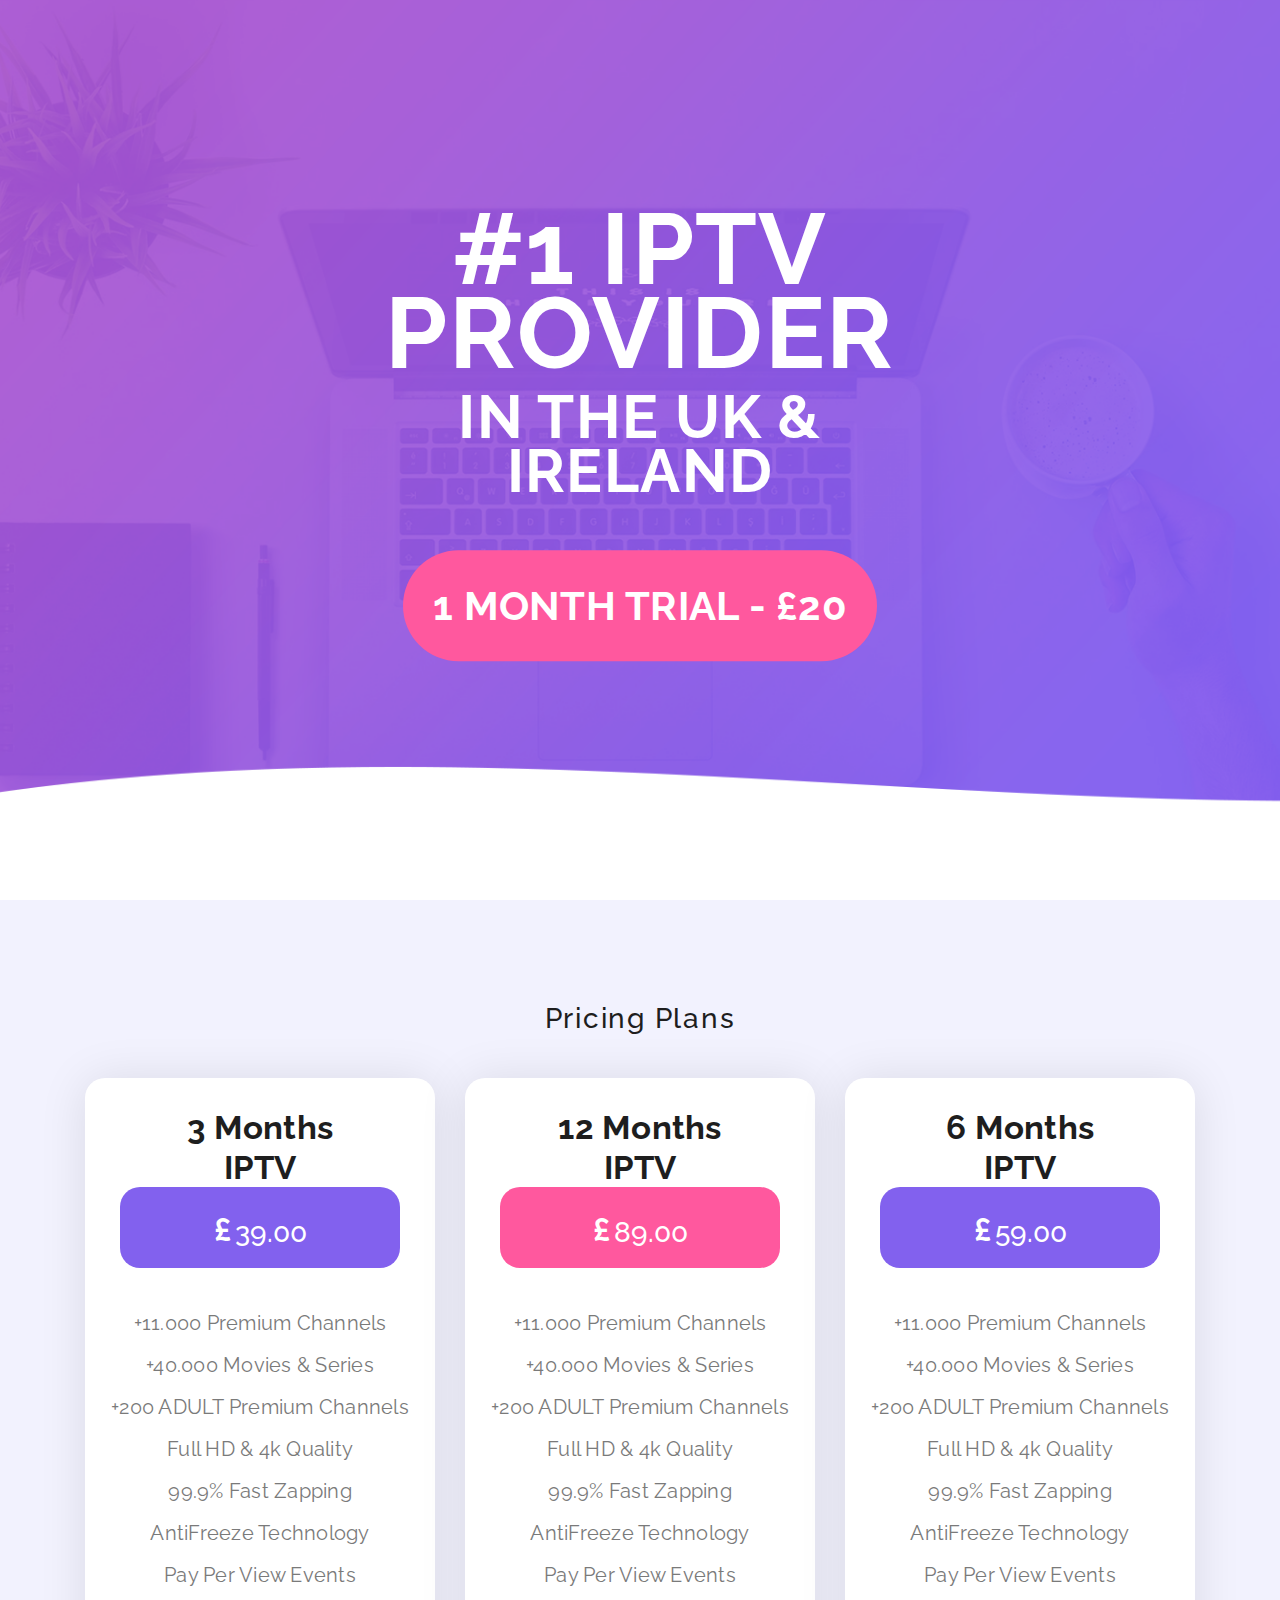
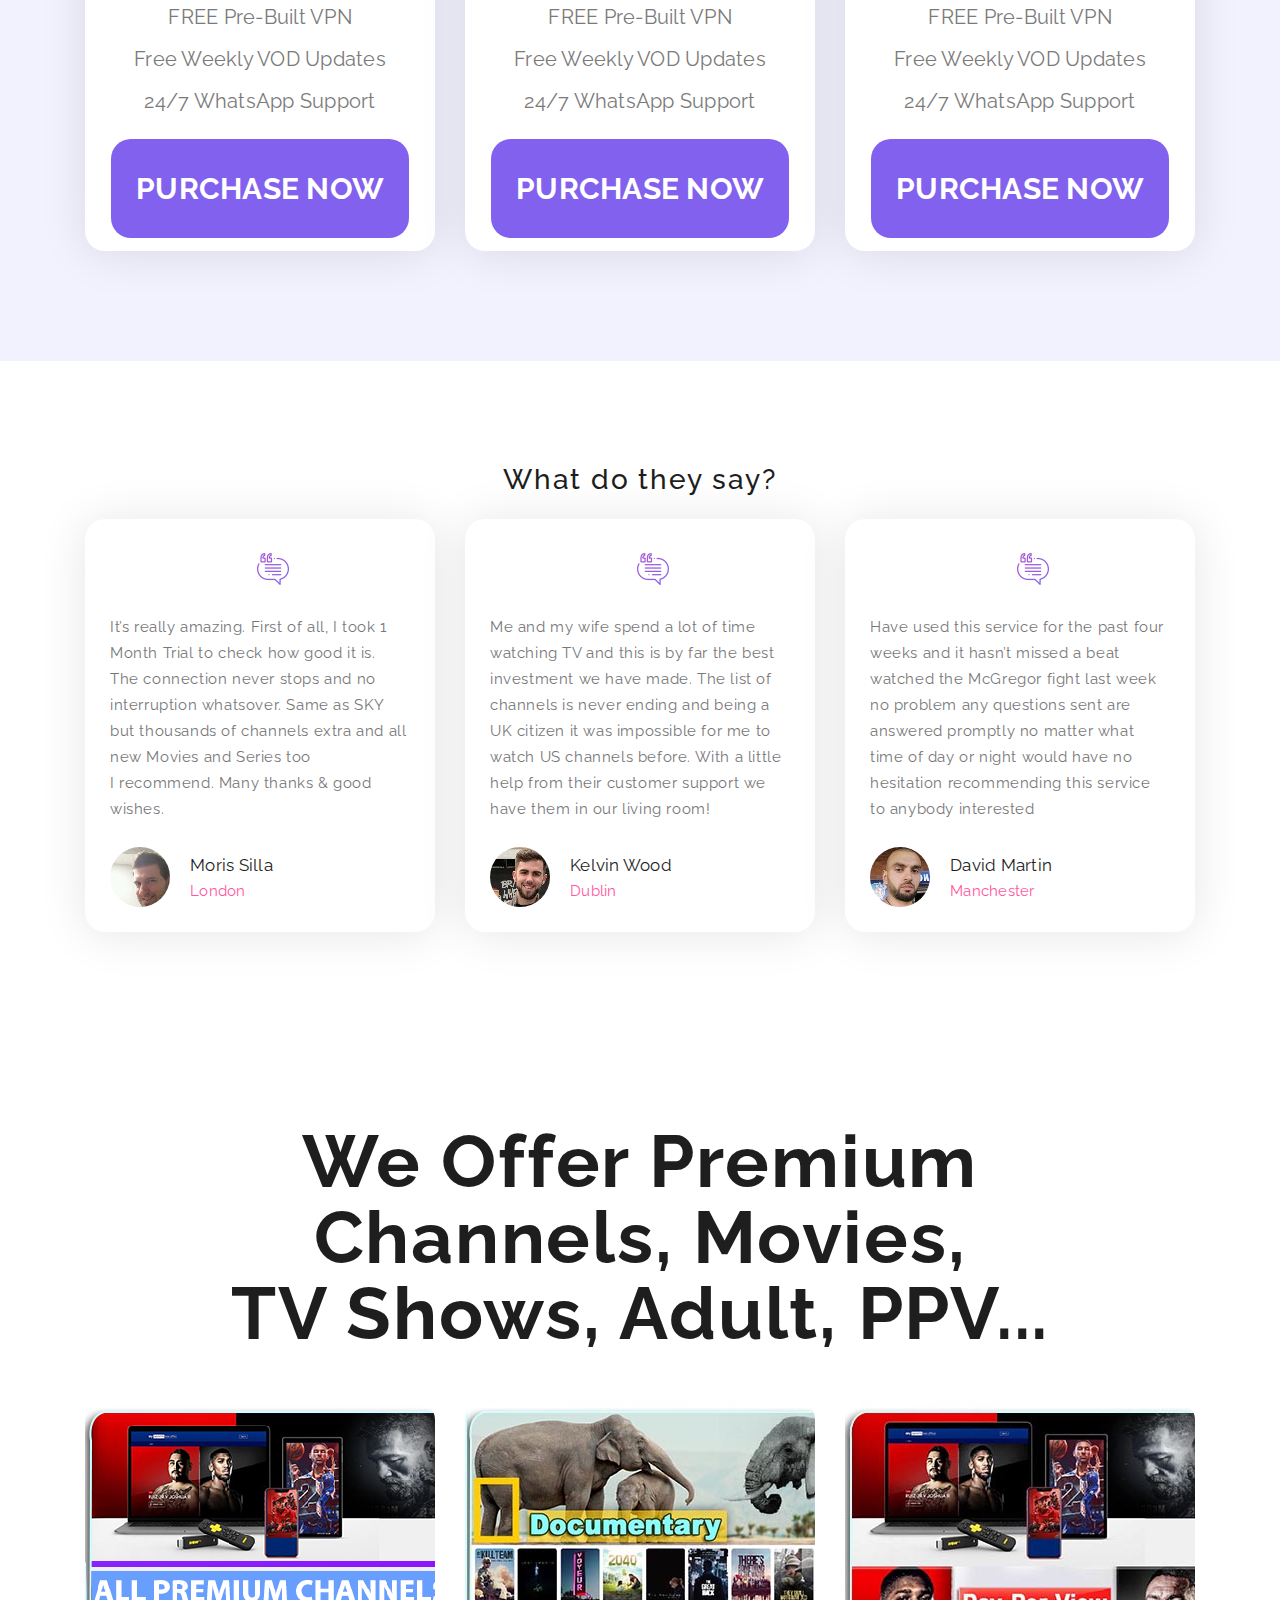
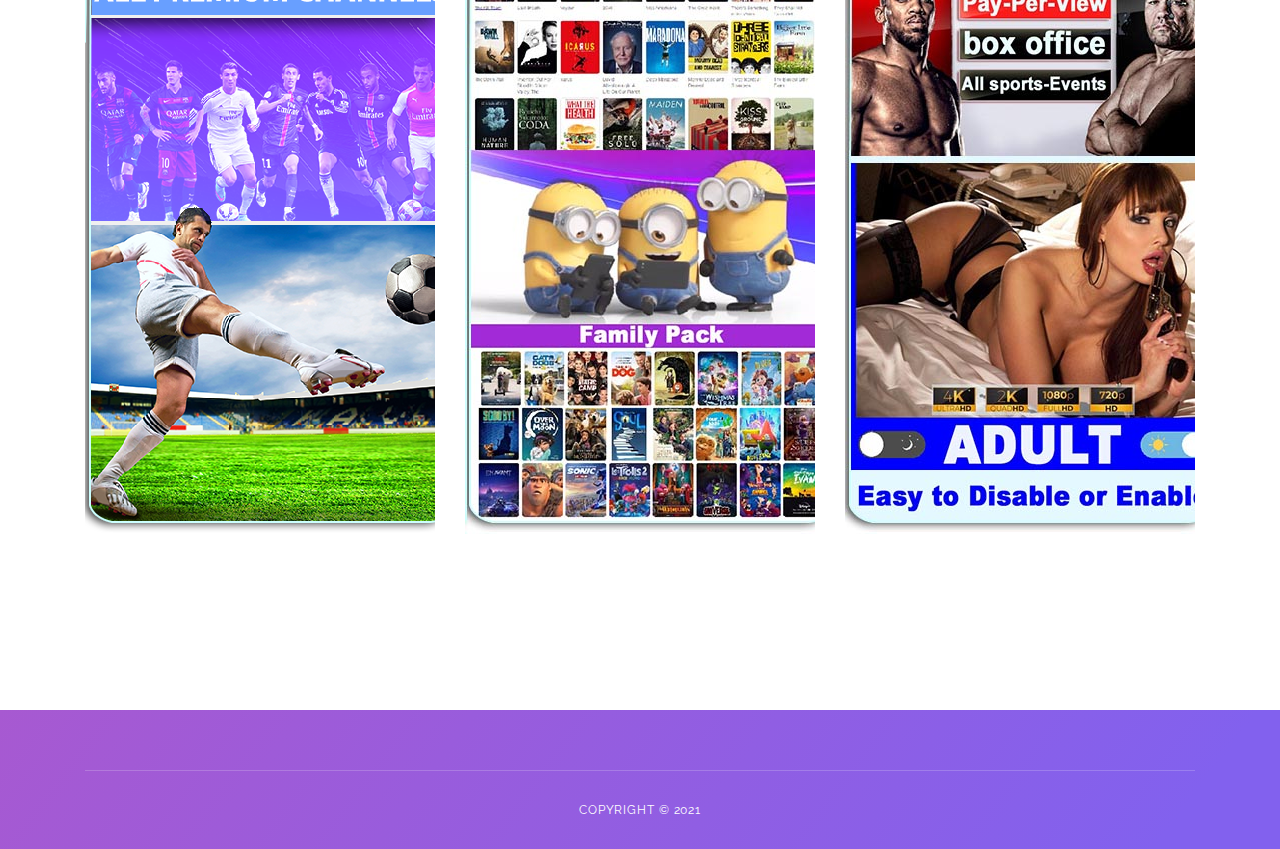
==== commit c72abd76: "Add files via upload" ====
--- a/templatemo_535_softy_pinko/index.html
+++ b/templatemo_535_softy_pinko/index.html
@@ -62,7 +62,7 @@
 <h1 style="font-size: 100px"><strong>#1 IPTV  </strong></h1>
 <h1 style="font-size: 100px"><strong> PROVIDER </strong></h1><h1 style="font-size: 60px"><strong> IN THE UK &amp; IRELAND</strong></h1>
                         
-                      <br><br>  <a href="#features" class="main-button-slider"><strong>1 MONTH TRIAL - £20</strong></a>
+                      <br><br>  <a href="https://www.paypal.com/cgi-bin/webscr?cmd=_s-xclick&hosted_button_id=6HK7J8SZR2ZRQ" class="main-button-slider"><strong>1 MONTH TRIAL - £20</strong></a>
                     </div>
                 </div>
             </div>
@@ -89,11 +89,7 @@
             <!-- ***** Section Title Start ***** -->
             <div class="row">
                 <div class="col-lg-12">
-                    <div class="center-heading">
-                        <h2 class="section-title" style="font-size: 73px"><strong> Do you have a Question?</strong> <br><br><br>
-                        <strong> Contact us via WhatsApp <br><br><br>NOW!</strong></h2><br><br><br>
-                        <a href="#features" class="main-button-slider2021" style="font-size: 43px"><strong> WhatsApp Support</strong></a><br><br><br><br><br>
-                    </div>
+                 
                     
                      <div class="center-heading">
                         <h2 class="section-title">Pricing Plans</h2>
@@ -132,7 +128,7 @@
                             </ul>
                         </div>
                         <div class="pricing-footer">
-                            <a href="#" class="main-button"><strong>Purchase Now</strong></a>
+                            <a href="https://www.paypal.com/cgi-bin/webscr?cmd=_s-xclick&hosted_button_id=SFQXZKD7NVTPU" class="main-button"><strong>Purchase Now</strong></a>
                         </div>
                     </div>
                 </div>
@@ -163,7 +159,7 @@
                             </ul>
                         </div>
                         <div class="pricing-footer">
-                            <a href="#" class="main-button"><strong>Purchase Now</strong></a>
+                            <a href="https://www.paypal.com/cgi-bin/webscr?cmd=_s-xclick&hosted_button_id=A64RN32PZUZYE" class="main-button"><strong>Purchase Now</strong></a>
                         </div>
                     </div>
                 </div>
@@ -194,7 +190,7 @@
                             </ul>
                         </div>
                         <div class="pricing-footer">
-                            <a href="#" class="main-button"><strong>Purchase Now</strong></a>
+                            <a href="https://www.paypal.com/cgi-bin/webscr?cmd=_s-xclick&hosted_button_id=H6ZL67CQGLYL4" class="main-button"><strong>Purchase Now</strong></a>
                         </div>
                     </div>
                 </div>
